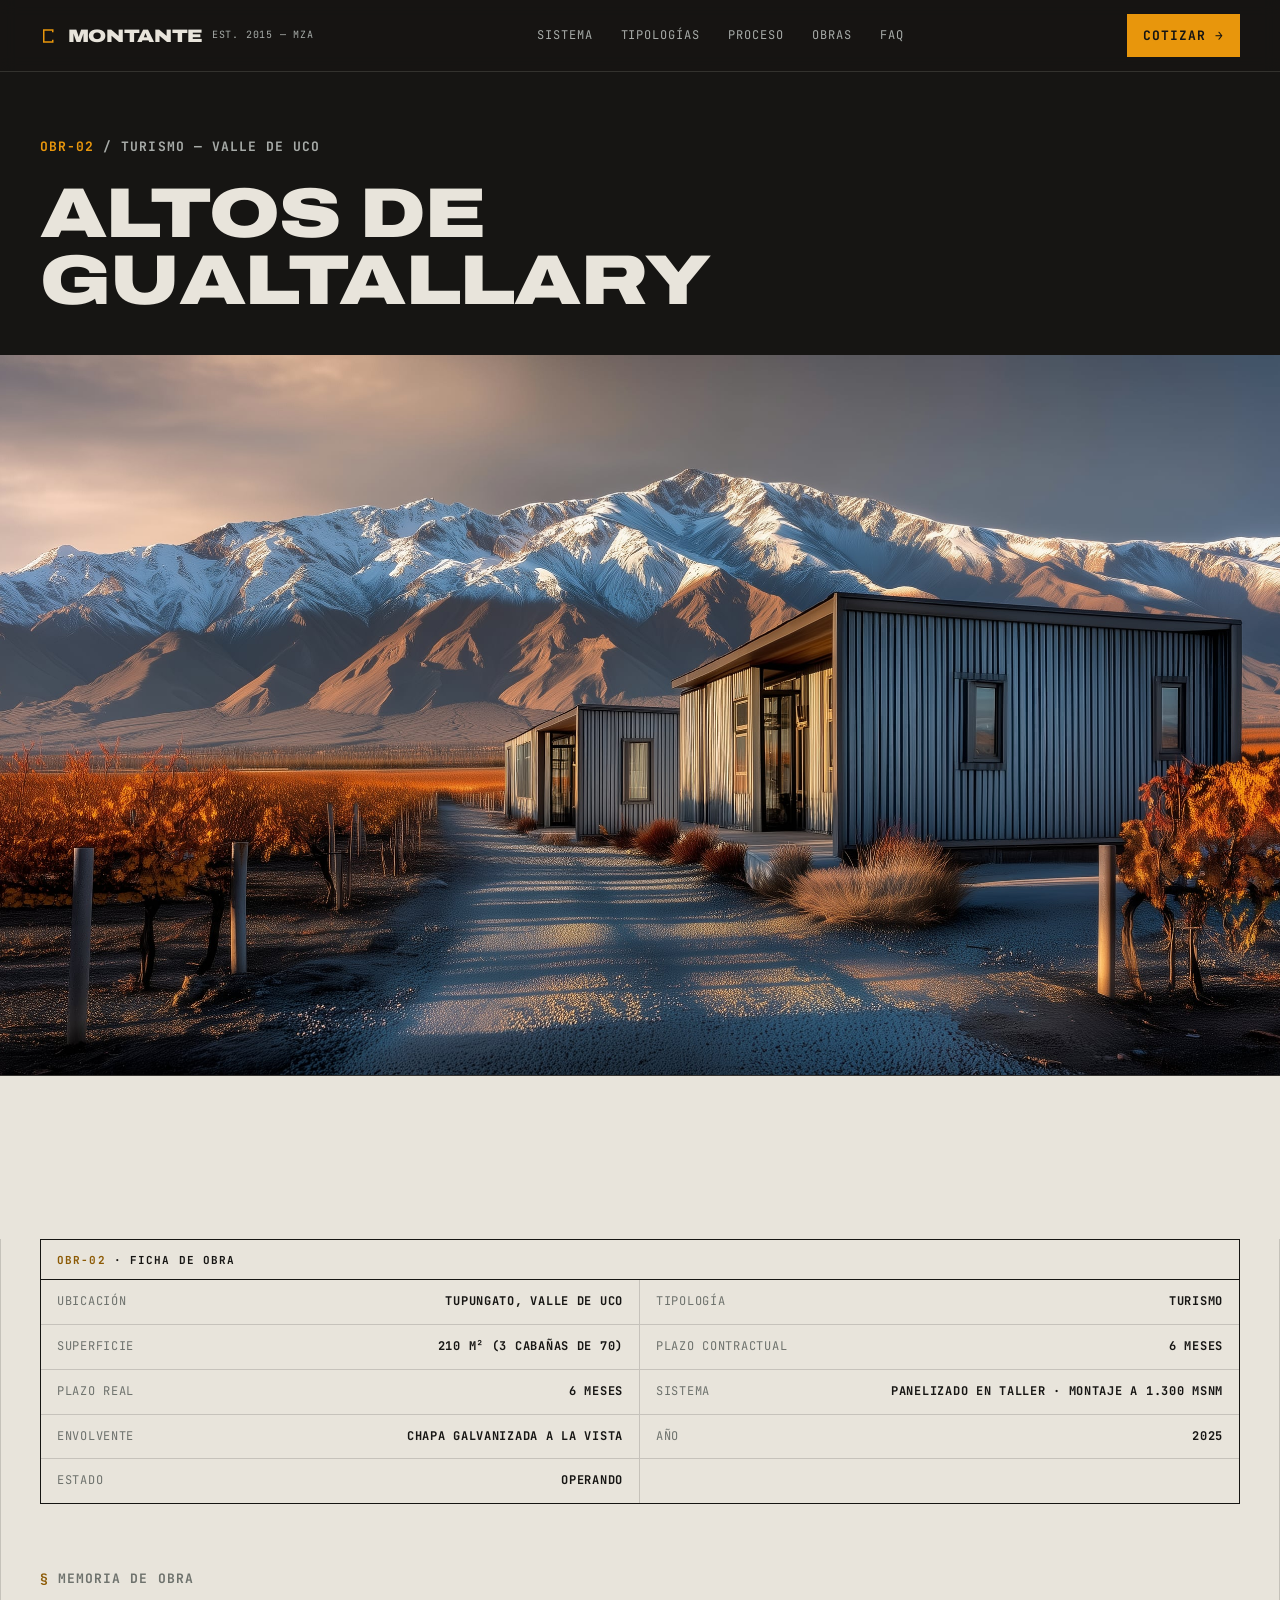
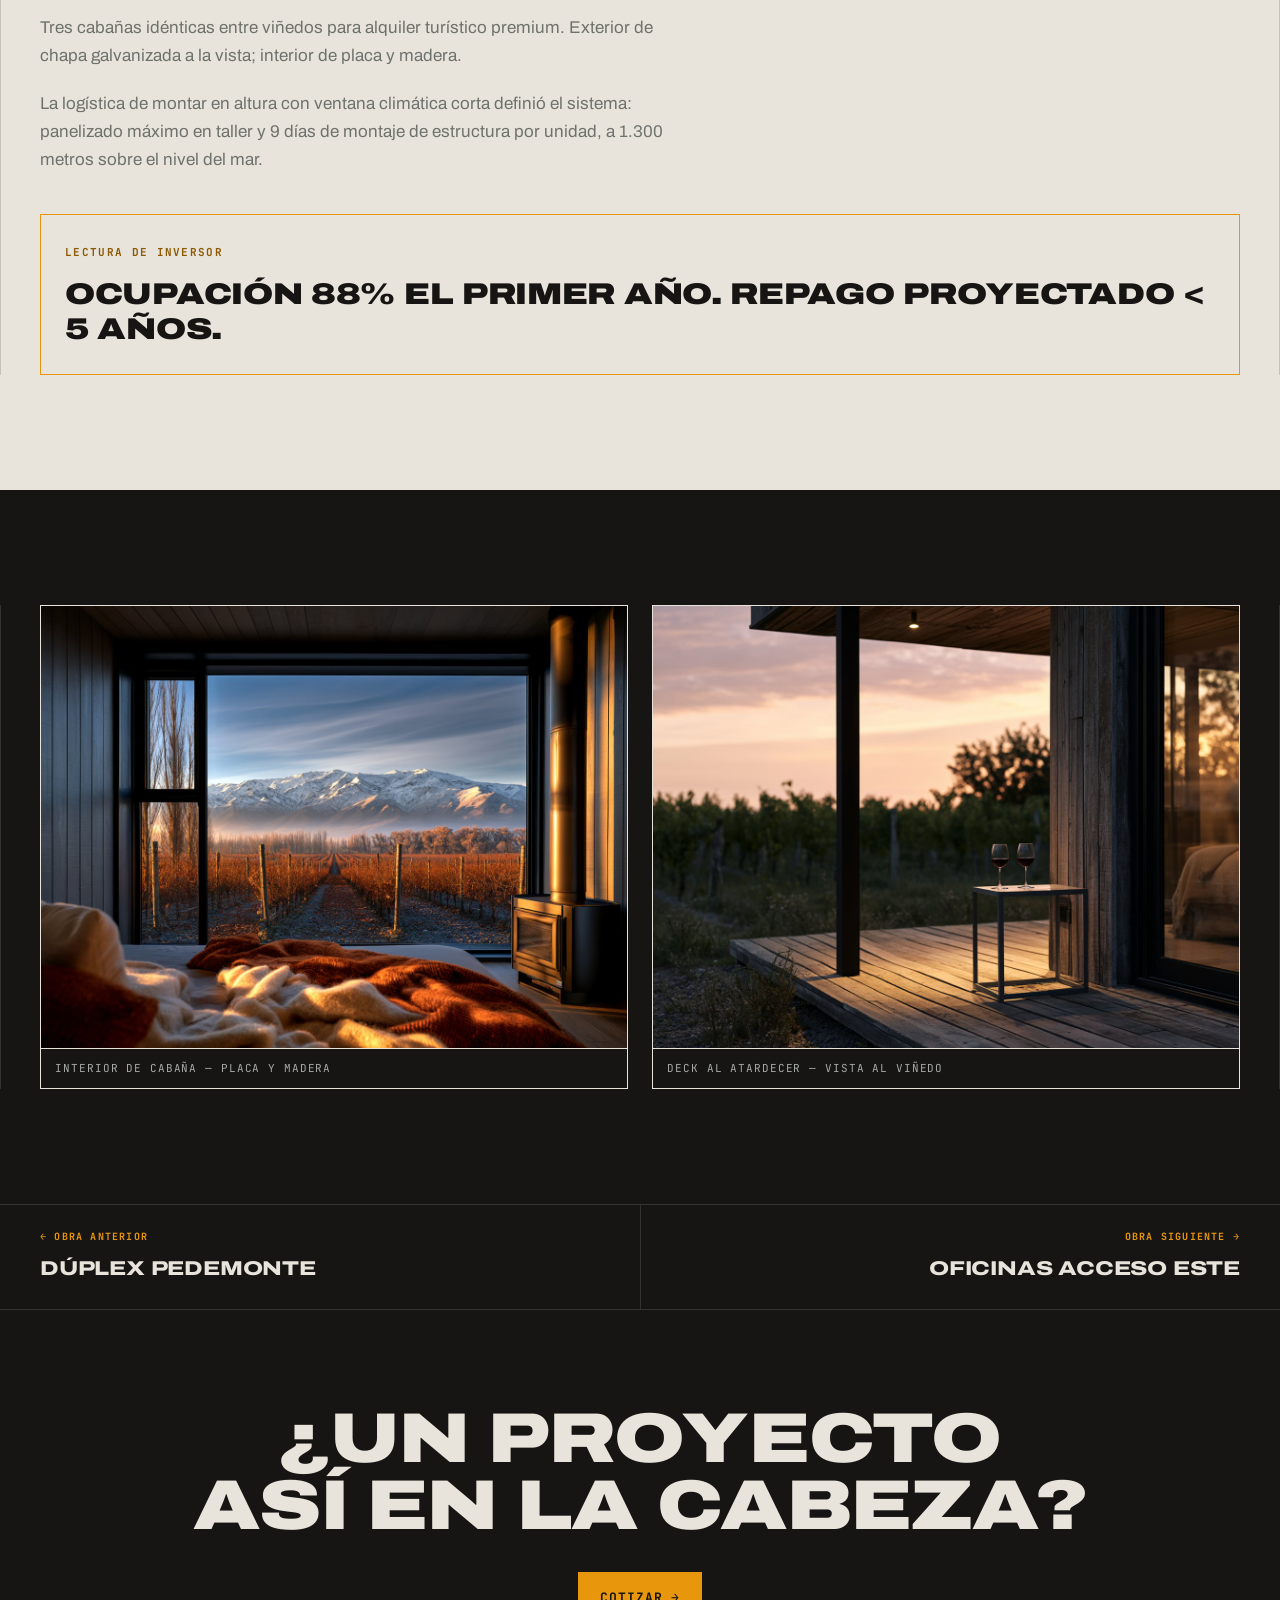
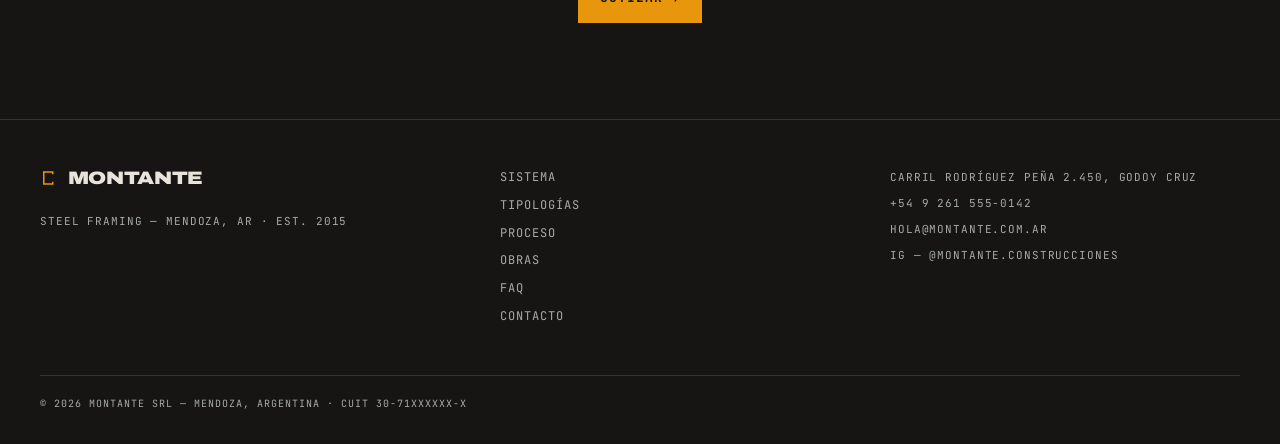
==== caso/altos-gualtallary.html @ 83eb68a2 "Add files via upload" ====
<!DOCTYPE html>
<html lang="es-AR">
<head>
  <meta charset="UTF-8">
  <meta name="viewport" content="width=device-width, initial-scale=1.0">
  <title>Altos de Gualtallary — OBR-02 · MONTANTE Steel Framing Mendoza</title>
  <meta name="description" content="Tres cabañas turísticas en Gualtallary, Valle de Uco: 210 m² en steel framing montados a 1.300 msnm. Ocupación 88% el primer año.">
  <meta property="og:type" content="article">
  <meta property="og:title" content="Altos de Gualtallary — Obra MONTANTE">
  <meta property="og:description" content="210 m² de alquiler turístico premium en Valle de Uco. Ocupación 88% el primer año.">
  <meta property="og:image" content="../assets/img/og-image.jpg">
  <meta property="og:locale" content="es_AR">

  <link rel="icon" type="image/svg+xml" href="../assets/favicon-montante.svg">

  <link rel="preconnect" href="https://fonts.googleapis.com">
  <link rel="preconnect" href="https://fonts.gstatic.com" crossorigin>
  <link href="https://fonts.googleapis.com/css2?family=Archivo:wdth,wght@62.5..125,100..900&family=JetBrains+Mono:wght@400;700&display=swap" rel="stylesheet">

  <link rel="stylesheet" href="../assets/css/styles.css">
  <script>document.documentElement.classList.add('js');</script>
  <script src="../assets/js/main.js" defer></script>
</head>
<body class="theme-carbon" id="top">

  <a class="skip-link" href="#contenido">Saltar al contenido</a>

  <!-- NAV (variante ficha: links a la home) -->
  <header class="nav" id="nav">
    <div class="nav__bar">
      <a class="brand" href="../index.html" aria-label="MONTANTE — inicio">
        <svg class="brand__icon" width="18" height="18" viewBox="0 0 24 24" aria-hidden="true">
          <path d="M17 7V4H5v16h12v-3" fill="none" stroke="currentColor" stroke-width="2"/>
        </svg>
        <span class="brand__word">MONTANTE</span>
        <span class="brand__est">EST. 2015 — MZA</span>
      </a>
      <nav class="nav__links" aria-label="Navegación principal">
        <a class="nav__link" href="../index.html#sistema">Sistema</a>
        <a class="nav__link" href="../index.html#tipologias">Tipologías</a>
        <a class="nav__link" href="../index.html#proceso">Proceso</a>
        <a class="nav__link" href="../index.html#obras">Obras</a>
        <a class="nav__link" href="../index.html#faq">FAQ</a>
      </nav>
      <button class="btn nav__cta" type="button" data-contact>Cotizar <span class="flecha" aria-hidden="true">→</span></button>
      <button class="nav__burger" type="button" aria-expanded="false" aria-controls="menu-overlay" aria-label="Abrir menú">
        <span></span>
      </button>
    </div>
  </header>

  <nav class="menu-overlay" id="menu-overlay" aria-label="Menú móvil">
    <a class="menu-overlay__link" href="../index.html#sistema"><span class="n">01</span>Sistema</a>
    <a class="menu-overlay__link" href="../index.html#tipologias"><span class="n">02</span>Tipologías</a>
    <a class="menu-overlay__link" href="../index.html#proceso"><span class="n">03</span>Proceso</a>
    <a class="menu-overlay__link" href="../index.html#obras"><span class="n">04</span>Obras</a>
    <a class="menu-overlay__link" href="../index.html#faq"><span class="n">05</span>FAQ</a>
    <button class="btn menu-overlay__cta" type="button" data-contact>Cotizar proyecto <span class="flecha" aria-hidden="true">→</span></button>
  </nav>

  <main id="contenido">

    <!-- HERO DE OBRA -->
    <section class="caso-hero theme-carbon">
      <div class="wrap caso-hero__titulos">
        <p class="eyebrow"><b>OBR-02</b> / Turismo — Valle de Uco</p>
        <h1 class="display h2">Altos de Gualtallary</h1>
      </div>
      <div class="caso-hero__media" style="margin-top:2.5rem">
        <img src="../assets/img/caso-cabanas-hero.jpg" alt="Las tres cabañas idénticas de chapa galvanizada en fila entre viñedos otoñales, con la cordillera nevada de fondo" width="2560" height="1435" fetchpriority="high">
      </div>
    </section>

    <!-- DATASHEET + MEMORIA -->
    <section class="sec theme-hueso">
      <div class="wrap wrap--lined">
        <div class="datasheet io">
          <div class="datasheet__head"><span class="cod">OBR-02</span> · Ficha de obra</div>
          <dl>
            <div><dt>Ubicación</dt><dd>Tupungato, Valle de Uco</dd></div>
            <div><dt>Tipología</dt><dd>Turismo</dd></div>
            <div><dt>Superficie</dt><dd>210 m² (3 cabañas de 70)</dd></div>
            <div><dt>Plazo contractual</dt><dd>6 meses</dd></div>
            <div><dt>Plazo real</dt><dd>6 meses</dd></div>
            <div><dt>Sistema</dt><dd>Panelizado en taller · montaje a 1.300 msnm</dd></div>
            <div><dt>Envolvente</dt><dd>Chapa galvanizada a la vista</dd></div>
            <div><dt>Año</dt><dd>2025</dd></div>
            <div><dt>Estado</dt><dd>Operando</dd></div>
          </dl>
        </div>

        <div class="memoria io" style="margin-top:clamp(2.5rem,5vw,4rem)">
          <p class="eyebrow"><b>§</b> Memoria de obra</p>
          <p>Tres cabañas idénticas entre viñedos para alquiler turístico premium. Exterior de chapa galvanizada a la vista; interior de placa y madera.</p>
          <p>La logística de montar en altura con ventana climática corta definió el sistema: panelizado máximo en taller y 9 días de montaje de estructura por unidad, a 1.300 metros sobre el nivel del mar.</p>
        </div>

        <div class="lectura io">
          <span class="lectura__label">Lectura de inversor</span>
          <p class="lectura__dato">Ocupación 88% el primer año. Repago proyectado &lt; 5 años.</p>
        </div>
      </div>
    </section>

    <!-- GALERÍA -->
    <section class="sec theme-carbon" aria-label="Galería de obra">
      <div class="wrap wrap--lined">
        <div class="galeria" data-io-group>
          <figure class="io">
            <img src="../assets/img/caso-cabanas-01.jpg" alt="Interior de cabaña: cama frente al ventanal que enmarca el viñedo y la cordillera nevada" width="1232" height="928" loading="lazy">
            <figcaption>Interior de cabaña — placa y madera</figcaption>
          </figure>
          <figure class="io">
            <img src="../assets/img/caso-cabanas-02.jpg" alt="Deck de cabaña al atardecer con dos copas de Malbec y el viñedo fundiéndose en la luz" width="1232" height="928" loading="lazy">
            <figcaption>Deck al atardecer — vista al viñedo</figcaption>
          </figure>
        </div>
      </div>
    </section>

    <!-- NAV DE OBRAS -->
    <nav class="obras-nav theme-carbon" aria-label="Otras obras">
      <a href="duplex-pedemonte.html">
        <span class="dir">← Obra anterior</span>
        <span class="nombre">Dúplex Pedemonte</span>
      </a>
      <a href="oficinas-acceso-este.html">
        <span class="dir">Obra siguiente →</span>
        <span class="nombre">Oficinas Acceso Este</span>
      </a>
    </nav>

    <!-- CTA CORTO -->
    <section class="cta-corto theme-carbon">
      <div class="wrap">
        <h2 class="display h2">¿Un proyecto así en la cabeza?</h2>
        <button class="btn" type="button" data-contact>Cotizar <span class="flecha" aria-hidden="true">→</span></button>
      </div>
    </section>
  </main>

  <!-- FOOTER -->
  <footer class="footer theme-carbon">
    <div class="wrap">
      <div class="footer__grid">
        <div>
          <a class="brand" href="../index.html" aria-label="MONTANTE — inicio">
            <svg class="brand__icon" width="18" height="18" viewBox="0 0 24 24" aria-hidden="true">
              <path d="M17 7V4H5v16h12v-3" fill="none" stroke="currentColor" stroke-width="2"/>
            </svg>
            <span class="brand__word">MONTANTE</span>
          </a>
          <p class="footer__datos" style="margin-top:1rem">Steel framing — Mendoza, AR · Est. 2015</p>
        </div>
        <nav class="footer__links" aria-label="Navegación de pie de página">
          <a href="../index.html#sistema">Sistema</a>
          <a href="../index.html#tipologias">Tipologías</a>
          <a href="../index.html#proceso">Proceso</a>
          <a href="../index.html#obras">Obras</a>
          <a href="../index.html#faq">FAQ</a>
          <a href="../index.html#contacto">Contacto</a>
        </nav>
        <div class="footer__datos">
          <span>Carril Rodríguez Peña 2.450, Godoy Cruz</span>
          <a href="https://wa.me/5492615550142" data-contact>+54 9 261 555-0142</a>
          <a href="mailto:hola@montante.com.ar" data-contact>hola@montante.com.ar</a>
          <a href="https://instagram.com/montante.construcciones" data-contact>IG — @montante.construcciones</a>
        </div>
      </div>
      <p class="footer__legal">© 2026 MONTANTE SRL — Mendoza, Argentina · CUIT 30-71XXXXXX-X</p>
    </div>
  </footer>
  <!-- Diseño y desarrollo: VISUAL NOVA — visualnova.contact@gmail.com -->

  <!-- MODAL VISUAL NOVA -->
  <div class="modal" id="modal-vn" role="dialog" aria-modal="true" aria-labelledby="modal-vn-titulo" hidden>
    <div class="modal__backdrop" data-modal-close></div>
    <div class="modal__panel">
      <svg class="sello" viewBox="0 0 120 120" aria-hidden="true">
        <g class="sello__giro">
          <circle cx="60" cy="60" r="57" fill="none" stroke="currentColor" stroke-width="2"/>
          <circle cx="60" cy="60" r="34" fill="none" stroke="currentColor" stroke-width="1"/>
          <defs>
            <path id="sello-circ" d="M60,60 m-45,0 a45,45 0 1,1 90,0 a45,45 0 1,1 -90,0"/>
          </defs>
          <text font-family="'JetBrains Mono', monospace" font-size="9.5" letter-spacing="1.6" fill="currentColor">
            <textPath href="#sello-circ">VISUAL NOVA · DISEÑO DIGITAL · MZA ·</textPath>
          </text>
          <path d="M68 49v-6H52v34h16v-6" fill="none" stroke="currentColor" stroke-width="2.5"/>
        </g>
      </svg>
      <button class="modal__close" type="button" data-modal-close aria-label="Cerrar ventana">✕</button>
      <p class="modal__eyebrow">Fin de la demo — Proyecto de portfolio</p>
      <h2 class="display modal__titulo" id="modal-vn-titulo">Esta constructora no existe.<br>La web, sí.</h2>
      <p class="modal__cuerpo">MONTANTE es un proyecto de demostración diseñado y desarrollado por <strong>VISUAL NOVA</strong>, estudio de diseño digital de Mendoza. Todo lo que acabás de recorrer — marca, textos, estructura y código — se construyó para mostrar lo que una empresa puede proyectar online. ¿Querés una presencia así de sólida para tu negocio?</p>
      <div class="btn-row modal__botones">
        <a class="btn" href="mailto:visualnova.contact@gmail.com?subject=Quiero%20una%20web%20como%20MONTANTE">Escribir a Visual Nova <span class="flecha" aria-hidden="true">→</span></a>
        <a class="btn btn--ghost btn--ghost-carbon" href="https://wa.me/5492613255666?text=Hola%20VISUAL%20NOVA%2C%20vi%20la%20demo%20MONTANTE%20y%20quiero%20una%20web%20as%C3%AD%20para%20mi%20empresa." target="_blank" rel="noopener">WhatsApp +54 9 2613 25-5666</a>
      </div>
      <p class="modal__pie">VISUALNOVA.AR — Mendoza, Argentina</p>
      <p class="modal__micro">Podés seguir recorriendo la demo: cerrá esta ventana y nada se rompe.</p>
    </div>
  </div>

</body>
</html>
---- assets/css/styles.css ----
/* ============================================================
   MONTANTE — Steel Framing · Mendoza
   Sistema de diseño: industrial brutalista / legajo técnico
   Display: Archivo Expanded (wdth 125) · Datos: JetBrains Mono
   ============================================================ */

/* ---------- 1 · TOKENS ---------- */
:root {
  --carbon:       #161513;
  --carbon-2:     #21201D;
  --hueso:        #E8E4DB;
  --hueso-2:      #DFDACE;
  --cinc:         #A7ABA8;
  --acero:        #6E726D;
  --ambar:        #E8960C;
  --linea-clara:  rgba(232, 228, 219, .14);
  --linea-oscura: rgba(22, 21, 19, .16);

  --font-display: 'Archivo', 'Archivo Black', sans-serif;
  --font-mono:    'JetBrains Mono', 'Courier New', monospace;

  --wrap-max: 1280px;
  --gutter: clamp(1.25rem, 4vw, 2.5rem);
  --nav-h: 72px;
  --nav-h-compact: 56px;

  --ease-tec: cubic-bezier(.2, .7, .2, 1);
  --t-fast: 150ms;
  --t-io: 450ms;

  --fs-h1: clamp(2.25rem, 9vw, 8.5rem);
  --fs-h2: clamp(2.2rem, 5.5vw, 4.5rem);
  --fs-body: 1.0625rem;
  --fs-mono: .8125rem;
}

/* ---------- 2 · RESET / BASE ---------- */
*, *::before, *::after { box-sizing: border-box; }

html {
  scroll-behavior: smooth;
  -webkit-text-size-adjust: 100%;
}

body {
  margin: 0;
  font-family: var(--font-display);
  font-size: var(--fs-body);
  line-height: 1.65;
  font-weight: 400;
  background: var(--carbon);
  color: var(--hueso);
  -webkit-font-smoothing: antialiased;
}

h1, h2, h3, h4, p, figure, blockquote, dl, dd { margin: 0; }
ul, ol { margin: 0; padding: 0; list-style: none; }
img { display: block; max-width: 100%; height: auto; }
a { color: inherit; }
button, input, select, textarea { font: inherit; color: inherit; }
button { cursor: pointer; background: none; border: 0; padding: 0; }

::selection { background: var(--ambar); color: var(--carbon); }

:focus-visible {
  outline: 2px solid var(--ambar);
  outline-offset: 2px;
}

.skip-link {
  position: absolute;
  left: -9999px;
  top: 0;
  z-index: 200;
  padding: .75rem 1.25rem;
  background: var(--ambar);
  color: var(--carbon);
  font-family: var(--font-mono);
  font-size: var(--fs-mono);
  text-transform: uppercase;
  text-decoration: none;
}
.skip-link:focus-visible { left: 0; }

/* ---------- 3 · TEMAS DE SECCIÓN ---------- */
.theme-carbon {
  --bg:    var(--carbon);
  --bg-2:  var(--carbon-2);
  --ink:   var(--hueso);
  --ink-2: var(--cinc);
  --line:  var(--linea-clara);
  /* ámbar pleno: sobre carbón cumple AA */
  --ambar-ink: var(--ambar);
  background: var(--bg);
  color: var(--ink);
}
.theme-hueso {
  --bg:    var(--hueso);
  --bg-2:  var(--hueso-2);
  --ink:   var(--carbon);
  --ink-2: var(--acero);
  --line:  var(--linea-oscura);
  /* ámbar tostado: el texto chico ámbar sobre hueso necesita 4.5:1 */
  --ambar-ink: #8C5A05;
  background: var(--bg);
  color: var(--ink);
}

/* ---------- 4 · LAYOUT ---------- */
.wrap {
  max-width: var(--wrap-max);
  margin-inline: auto;
  padding-inline: var(--gutter);
  position: relative;
}

/* Grilla visible: hairlines verticales en los márgenes del contenedor */
@media (min-width: 1024px) {
  .wrap--lined::before,
  .wrap--lined::after {
    content: "";
    position: absolute;
    top: 0;
    bottom: 0;
    width: 1px;
    background: var(--line);
    pointer-events: none;
  }
  .wrap--lined::before { left: 0; }
  .wrap--lined::after { right: 0; }
}

.sec {
  padding-block: clamp(4.5rem, 9vw, 7.5rem);
  scroll-margin-top: calc(var(--nav-h) + 8px);
}
.sec--flush { padding-block: 0; }
.sec--faq { padding-top: 0; }

/* ---------- 5 · TIPOGRAFÍA ---------- */
.display {
  font-family: var(--font-display);
  font-stretch: 125%;
  font-weight: 900;
  text-transform: uppercase;
  letter-spacing: -.01em;
  line-height: .95;
}

.h1 { font-size: var(--fs-h1); line-height: .92; }
.h2 { font-size: var(--fs-h2); max-width: 18ch; }
.h2--wide { max-width: 26ch; }
.h1, .h2 { text-wrap: balance; }
.lede, .ficha__texto, .memoria p, .modal__cuerpo { text-wrap: pretty; }

.mono {
  font-family: var(--font-mono);
  font-size: var(--fs-mono);
  letter-spacing: .08em;
  text-transform: uppercase;
  font-variant-numeric: tabular-nums;
}
.mono--xs { font-size: .6875rem; }

.eyebrow {
  display: block;
  font-family: var(--font-mono);
  font-size: var(--fs-mono);
  font-weight: 700;
  letter-spacing: .08em;
  text-transform: uppercase;
  margin-bottom: 1.5rem;
  color: var(--ink-2);
}
.eyebrow b {
  font-weight: 700;
  color: var(--ambar-ink, var(--ambar));
}

.lede {
  max-width: 62ch;
  color: var(--ink-2);
}
.sec-head { margin-bottom: clamp(2.5rem, 5vw, 4rem); }
.sec-head .lede { margin-top: 1.5rem; }

.acento { color: var(--ambar); }

/* ---------- 6 · BOTONES ---------- */
.btn {
  display: inline-flex;
  align-items: center;
  gap: .65em;
  padding: 1em 1.5em;
  border: 2px solid var(--ambar);
  font-family: var(--font-mono);
  font-size: var(--fs-mono);
  font-weight: 700;
  letter-spacing: .08em;
  text-transform: uppercase;
  text-decoration: none;
  white-space: nowrap;
  background: var(--ambar);
  color: var(--carbon);
  transition: background var(--t-fast) var(--ease-tec),
              color var(--t-fast) var(--ease-tec),
              border-color var(--t-fast) var(--ease-tec);
}
.btn .flecha {
  display: inline-block;
  transition: transform var(--t-fast) var(--ease-tec);
}
.btn:hover, .btn:active {
  background: var(--carbon);
  color: var(--ambar);
}
.btn:hover .flecha { transform: translateX(4px); }
.btn:active { transform: translate(1px, 1px); }

.btn--ghost {
  background: transparent;
  border-color: currentColor;
  color: var(--ink, var(--hueso));
}
.theme-carbon .btn--ghost:hover { background: var(--hueso); color: var(--carbon); border-color: var(--hueso); }
.theme-hueso .btn--ghost:hover { background: var(--carbon); color: var(--hueso); border-color: var(--carbon); }

.btn-row {
  display: flex;
  flex-wrap: wrap;
  gap: 1rem;
}

/* ---------- 7 · NAV ---------- */
.nav {
  position: fixed;
  inset: 0 0 auto 0;
  z-index: 100;
  height: var(--nav-h);
  background: rgba(22, 21, 19, .82);
  backdrop-filter: blur(8px);
  -webkit-backdrop-filter: blur(8px);
  border-bottom: 1px solid var(--linea-clara);
  color: var(--hueso);
  transition: height 200ms var(--ease-tec);
}
.nav.is-compact { height: var(--nav-h-compact); }

.nav__bar {
  max-width: var(--wrap-max);
  margin-inline: auto;
  padding-inline: var(--gutter);
  height: 100%;
  display: flex;
  align-items: center;
  justify-content: space-between;
  gap: 1.5rem;
}

.brand {
  display: inline-flex;
  align-items: center;
  gap: .6rem;
  text-decoration: none;
}
.brand__icon { flex: none; color: var(--ambar); }
.brand__word {
  font-family: var(--font-display);
  font-stretch: 125%;
  font-weight: 900;
  font-size: 1.125rem;
  letter-spacing: -.01em;
  line-height: 1;
}
.brand__est {
  font-family: var(--font-mono);
  font-size: .625rem;
  letter-spacing: .08em;
  color: var(--cinc);
  display: none;
}
@media (min-width: 1024px) { .brand__est { display: inline; } }

.nav__links {
  display: none;
  align-items: center;
  gap: 1.75rem;
}
@media (min-width: 1024px) { .nav__links { display: flex; } }

.nav__link {
  font-family: var(--font-mono);
  font-size: .75rem;
  font-weight: 400;
  letter-spacing: .08em;
  text-transform: uppercase;
  text-decoration: none;
  color: var(--cinc);
  transition: color var(--t-fast) var(--ease-tec);
}
.nav__link:hover { color: var(--ambar); }

.nav__cta {
  display: none;
  padding: .65em 1.1em;
}
@media (min-width: 1024px) { .nav__cta { display: inline-flex; } }

/* Hamburguesa */
.nav__burger {
  display: grid;
  place-items: center;
  width: 44px;
  height: 44px;
  margin-right: calc(-1 * .5rem);
}
@media (min-width: 1024px) { .nav__burger { display: none; } }
.nav__burger span {
  display: block;
  width: 22px;
  height: 2px;
  background: var(--hueso);
  position: relative;
  transition: background var(--t-fast);
}
.nav__burger span::before,
.nav__burger span::after {
  content: "";
  position: absolute;
  left: 0;
  width: 22px;
  height: 2px;
  background: var(--hueso);
  transition: transform var(--t-fast) var(--ease-tec);
}
.nav__burger span::before { top: -7px; }
.nav__burger span::after { top: 7px; }
.nav__burger[aria-expanded="true"] span { background: transparent; }
.nav__burger[aria-expanded="true"] span::before { transform: translateY(7px) rotate(45deg); }
.nav__burger[aria-expanded="true"] span::after { transform: translateY(-7px) rotate(-45deg); }

/* Overlay mobile */
.menu-overlay {
  position: fixed;
  inset: 0;
  z-index: 90;
  background: var(--carbon);
  color: var(--hueso);
  display: none;
  flex-direction: column;
  justify-content: center;
  padding: var(--nav-h) var(--gutter) 2rem;
}
.menu-overlay.is-open { display: flex; }
.menu-overlay__link {
  display: flex;
  align-items: baseline;
  gap: 1rem;
  padding: .55rem 0;
  text-decoration: none;
  font-family: var(--font-display);
  font-stretch: 125%;
  font-weight: 900;
  font-size: clamp(2rem, 9vw, 3.25rem);
  text-transform: uppercase;
  letter-spacing: -.01em;
  line-height: 1;
  border-bottom: 1px solid var(--linea-clara);
}
.menu-overlay__link .n {
  font-family: var(--font-mono);
  font-size: .8125rem;
  font-weight: 400;
  color: var(--ambar);
}
.menu-overlay__cta { margin-top: 2rem; align-self: flex-start; }

/* ---------- 8 · HERO ---------- */
.hero {
  position: relative;
  min-height: 100svh;
  display: flex;
  flex-direction: column;
  justify-content: flex-end;
  color: var(--hueso);
  overflow: hidden;
}
.hero__bg {
  position: absolute;
  inset: 0;
  z-index: -2;
}
.hero__bg img {
  width: 100%;
  height: 100%;
  object-fit: cover;
  object-position: center 30%;
}
/* Overlay funcional: legibilidad del texto (excepción permitida).
   Dos capas: scrim lateral sobre la columna de texto + rampa inferior para la franja de datos */
.hero__bg::after {
  content: "";
  position: absolute;
  inset: 0;
  background:
    linear-gradient(102deg,
      rgba(22, 21, 19, .88) 0%,
      rgba(22, 21, 19, .60) 38%,
      rgba(22, 21, 19, .14) 68%,
      rgba(22, 21, 19, 0) 82%),
    linear-gradient(to top,
      rgba(22, 21, 19, .94) 0%,
      rgba(22, 21, 19, .55) 32%,
      rgba(22, 21, 19, .18) 60%,
      rgba(22, 21, 19, .30) 100%);
}
/* En mobile/tablet el texto ocupa todo el ancho: velo base parejo + rampa inferior fuerte */
@media (max-width: 767px) {
  .hero__bg::after {
    background:
      linear-gradient(rgba(22, 21, 19, .40), rgba(22, 21, 19, .40)),
      linear-gradient(to top,
        rgba(22, 21, 19, .95) 0%,
        rgba(22, 21, 19, .78) 45%,
        rgba(22, 21, 19, .42) 78%,
        rgba(22, 21, 19, .30) 100%);
  }
}
.hero__content {
  padding-top: calc(var(--nav-h) + 3rem);
  padding-bottom: clamp(2.5rem, 5vw, 4rem);
  width: 100%;
}
/* Hueso, no cinc: van sobre fotografía, no sobre placa lisa */
.hero__eyebrow { color: var(--hueso); margin-bottom: 1.25rem; }
.hero__sub {
  max-width: 52ch;
  margin-top: 1.5rem;
  color: rgba(232, 228, 219, .92);
}
.hero__ctas { margin-top: 2rem; }

.hero__h1wrap { position: relative; display: inline-block; }

/* Cota vertical midiendo el H1 — detalle de plano */
.cota-v {
  display: none;
  position: absolute;
  top: 0;
  bottom: 0;
  right: -3.5rem;
  width: 1px;
  background: var(--cinc);
  opacity: .7;
}
@media (min-width: 1024px) { .cota-v { display: block; } }
.cota-v::before, .cota-v::after {
  content: "";
  position: absolute;
  left: -5px;
  width: 11px;
  height: 1px;
  background: var(--cinc);
}
.cota-v::before { top: 0; }
.cota-v::after { bottom: 0; }
.cota-v .cota__label {
  position: absolute;
  top: 50%;
  left: 0;
  transform: rotate(90deg) translate(-50%, -1.4em);
  transform-origin: 0 0;
  font-family: var(--font-mono);
  font-size: .6875rem;
  letter-spacing: .08em;
  white-space: nowrap;
  color: var(--cinc);
}

/* Franja de datos */
.data-strip {
  margin-top: clamp(2.5rem, 5vw, 4rem);
  border-top: 1px solid var(--linea-clara);
  display: grid;
  grid-template-columns: 1fr 1fr;
}
@media (min-width: 768px) { .data-strip { grid-template-columns: repeat(4, 1fr); } }
.data-strip__item {
  padding: 1.25rem 1rem 0 0;
  border-right: 1px solid var(--linea-clara);
  /* dt (término) primero en el DOM, número arriba en lo visual */
  display: flex;
  flex-direction: column-reverse;
  justify-content: flex-end;
}
.data-strip__item:nth-child(2n) { border-right: 0; padding-left: 1rem; }
@media (min-width: 768px) {
  .data-strip__item:nth-child(2n) { border-right: 1px solid var(--linea-clara); padding-left: 0; }
  .data-strip__item:not(:first-child) { padding-left: 1.25rem; }
  .data-strip__item:last-child { border-right: 0; }
}
.data-strip__num {
  font-family: var(--font-display);
  font-stretch: 125%;
  font-weight: 800;
  font-size: clamp(1.5rem, 3vw, 2.25rem);
  line-height: 1;
  font-variant-numeric: tabular-nums;
}
.data-strip__label {
  display: block;
  margin-top: .4rem;
  font-family: var(--font-mono);
  font-size: .6875rem;
  letter-spacing: .08em;
  text-transform: uppercase;
  color: var(--cinc);
}

/* ---------- 9 · FICHAS TÉCNICAS (cards datasheet) ---------- */
.ficha {
  border: 1px solid var(--ink);
  background: var(--bg);
  display: flex;
  flex-direction: column;
  transition: border-color var(--t-fast) var(--ease-tec),
              transform var(--t-fast) var(--ease-tec),
              box-shadow var(--t-fast) var(--ease-tec);
}
.ficha__head {
  display: flex;
  align-items: center;
  justify-content: space-between;
  gap: 1rem;
  padding: .65rem 1rem;
  border-bottom: 1px solid var(--ink);
  font-family: var(--font-mono);
  font-size: .6875rem;
  font-weight: 700;
  letter-spacing: .08em;
  text-transform: uppercase;
}
.ficha__head .cod { color: var(--ambar-ink, var(--ambar)); }
.ficha__body { padding: 1.5rem 1rem 1.75rem; flex: 1; }
@media (min-width: 768px) { .ficha__body { padding: 1.75rem 1.5rem 2rem; } }

a.ficha { text-decoration: none; }
.ficha:hover,
a.ficha:focus-visible {
  border-color: var(--ambar);
  transform: translate(-2px, -2px);
  box-shadow: 4px 4px 0 var(--carbon);
}

.cifra {
  font-family: var(--font-display);
  font-stretch: 125%;
  font-weight: 900;
  font-size: clamp(2.75rem, 6vw, 4.25rem);
  line-height: 1;
  font-variant-numeric: tabular-nums;
}
.ficha__titulo {
  display: block;
  margin-top: .75rem;
  font-family: var(--font-mono);
  font-size: var(--fs-mono);
  font-weight: 700;
  letter-spacing: .08em;
  text-transform: uppercase;
  color: var(--ambar-ink, var(--ambar));
}
.ficha__texto {
  margin-top: 1rem;
  color: var(--ink-2);
  font-size: .9375rem;
  line-height: 1.6;
}

.grid-2x2 {
  display: grid;
  gap: 1.25rem;
  grid-template-columns: 1fr;
}
@media (min-width: 768px) { .grid-2x2 { grid-template-columns: 1fr 1fr; gap: 1.5rem; } }

.nota-fuentes {
  margin-top: 2rem;
  font-family: var(--font-mono);
  font-size: .6875rem;
  letter-spacing: .08em;
  text-transform: uppercase;
  color: var(--ink-2);
}

/* Pares label/valor mono */
.data-pairs {
  margin-top: 1.25rem;
  border-top: 1px solid var(--line);
}
.data-pairs > div {
  display: flex;
  justify-content: space-between;
  gap: 1rem;
  padding: .5rem 0;
  border-bottom: 1px solid var(--line);
  font-family: var(--font-mono);
  font-size: .6875rem;
  letter-spacing: .08em;
  text-transform: uppercase;
}
.data-pairs dt { color: var(--ink-2); }
.data-pairs dd { font-weight: 700; text-align: right; }

/* ---------- 10 · SISTEMA (S03) ---------- */
.sistema__grid {
  display: grid;
  gap: 3rem;
  grid-template-columns: 1fr;
}
@media (min-width: 1024px) {
  .sistema__grid { grid-template-columns: 1.05fr .95fr; gap: 4rem; align-items: start; }
}

.capas { margin-top: 2rem; border-top: 1px solid var(--line); }
.capas li {
  display: flex;
  gap: 1.25rem;
  align-items: baseline;
  padding: .65rem 0;
  border-bottom: 1px solid var(--line);
  font-family: var(--font-mono);
  font-size: var(--fs-mono);
  letter-spacing: .06em;
  text-transform: uppercase;
}
.capas .c-num { color: var(--ambar); font-weight: 700; flex: none; }

/* Composición tipo legajo: foto principal + macro abrochada */
.legajo { position: relative; padding-bottom: 22%; }
.legajo__principal { border: 1px solid var(--linea-clara); }
.legajo__macro {
  position: absolute;
  right: -2%;
  bottom: 0;
  width: 46%;
  border: 1px solid var(--hueso);
  box-shadow: 6px 6px 0 rgba(0, 0, 0, .45);
}
.legajo__caption {
  position: absolute;
  left: 0;
  bottom: 4%;
  font-family: var(--font-mono);
  font-size: .6875rem;
  letter-spacing: .08em;
  text-transform: uppercase;
  color: var(--cinc);
  max-width: 48%;
}

.ficha--sismo {
  margin-top: 3rem;
  border: 1px solid var(--ambar);
}
.ficha--sismo .ficha__head { border-bottom-color: var(--ambar); color: var(--ambar); }
.ficha--sismo:hover { transform: none; box-shadow: none; }
.ficha--sismo .zona {
  font-family: var(--font-display);
  font-stretch: 125%;
  font-weight: 900;
  font-size: clamp(1.5rem, 3.4vw, 2.25rem);
  text-transform: uppercase;
  line-height: 1;
}
.ficha--sismo p { margin-top: 1rem; color: var(--ink-2); }

/* Franja de sellos / normas — marquee lento */
.sellos {
  margin-top: clamp(3rem, 6vw, 4.5rem);
  border-top: 1px solid var(--line);
  border-bottom: 1px solid var(--line);
  overflow: hidden;
}
.sellos__track {
  display: flex;
  width: max-content;
  gap: 3rem;
  padding: .9rem 0;
  font-family: var(--font-mono);
  font-size: .6875rem;
  letter-spacing: .12em;
  text-transform: uppercase;
  color: var(--ink-2);
  white-space: nowrap;
  animation: marquee 45s linear infinite;
}
@keyframes marquee {
  to { transform: translateX(-50%); }
}

/* ---------- 11 · TIPOLOGÍAS / OBRAS (cards con foto) ---------- */
.ficha__cover { border-bottom: 1px solid var(--ink); }
.ficha__cover img { width: 100%; aspect-ratio: 4 / 3; object-fit: cover; }
.ficha__nombre {
  font-family: var(--font-display);
  font-stretch: 125%;
  font-weight: 800;
  font-size: 1.375rem;
  text-transform: uppercase;
  letter-spacing: -.01em;
  line-height: 1.05;
}
.ficha__claim { margin-top: .75rem; color: var(--ink-2); font-size: .9375rem; }

.obra__datarow {
  display: flex;
  flex-wrap: wrap;
  gap: .35rem 1.25rem;
  margin-top: 1rem;
  font-family: var(--font-mono);
  font-size: .6875rem;
  letter-spacing: .08em;
  text-transform: uppercase;
  color: var(--ink-2);
}
.ficha__verflecha {
  margin-top: 1.25rem;
  font-family: var(--font-mono);
  font-size: var(--fs-mono);
  font-weight: 700;
  letter-spacing: .08em;
  color: var(--ambar-ink, var(--ambar));
}
.ficha__verflecha .flecha { display: inline-block; transition: transform var(--t-fast) var(--ease-tec); }
.ficha:hover .ficha__verflecha .flecha { transform: translateX(4px); }

/* ---------- 12 · PROCESO (S05) ---------- */
.proceso__steps {
  border-top: 1px solid var(--line);
  display: grid;
  grid-template-columns: 1fr;
}
@media (min-width: 1024px) { .proceso__steps { grid-template-columns: repeat(5, 1fr); } }
.paso {
  padding: 1.75rem 1.25rem 2rem 0;
  border-bottom: 1px solid var(--line);
}
@media (min-width: 1024px) {
  .paso { border-bottom: 0; border-right: 1px solid var(--line); padding: 2rem 1.5rem 0 0; }
  .paso + .paso { padding-left: 1.5rem; }
  .paso:last-child { border-right: 0; padding-right: 0; }
}
.paso__n {
  font-family: var(--font-display);
  font-stretch: 125%;
  font-weight: 900;
  font-size: clamp(2.5rem, 4.5vw, 3.5rem);
  line-height: 1;
  color: transparent;
  -webkit-text-stroke: 1.5px var(--cinc);
}
.paso__titulo {
  display: block;
  margin-top: 1rem;
  font-family: var(--font-mono);
  font-size: var(--fs-mono);
  font-weight: 700;
  letter-spacing: .08em;
  text-transform: uppercase;
}
.paso__texto { margin-top: .75rem; font-size: .9375rem; color: var(--ink-2); line-height: 1.55; }
.paso__plazo {
  display: block;
  margin-top: 1rem;
  font-family: var(--font-mono);
  font-size: .6875rem;
  font-weight: 700;
  letter-spacing: .08em;
  text-transform: uppercase;
  color: var(--ambar);
}

.proceso__fotos {
  margin-top: clamp(2.5rem, 5vw, 4rem);
  display: grid;
  gap: 1.5rem;
  grid-template-columns: 1fr;
}
@media (min-width: 768px) { .proceso__fotos { grid-template-columns: 1fr 1fr; } }
.proceso__fotos figure { border: 1px solid var(--linea-clara); }
.proceso__fotos img { width: 100%; aspect-ratio: 16 / 9; object-fit: cover; }
.proceso__fotos figcaption {
  padding: .65rem .9rem;
  border-top: 1px solid var(--linea-clara);
  font-family: var(--font-mono);
  font-size: .6875rem;
  letter-spacing: .08em;
  text-transform: uppercase;
  color: var(--cinc);
}

.proceso__cierre {
  margin-top: clamp(2.5rem, 5vw, 4rem);
  font-size: clamp(1.5rem, 3.6vw, 2.5rem);
  max-width: 24ch;
}
.proceso__cierre .acento { color: var(--ambar); }

/* ---------- 13 · NÚMEROS (S07) ---------- */
.numeros__grid {
  display: grid;
  gap: 2.5rem 1.5rem;
  grid-template-columns: 1fr 1fr;
  border-top: 1px solid var(--linea-clara);
  padding-top: 2.5rem;
}
@media (min-width: 1024px) { .numeros__grid { grid-template-columns: repeat(4, 1fr); } }
.numeros__item {
  display: flex;
  flex-direction: column-reverse;
  justify-content: flex-end;
}
.numeros__item .cifra { font-size: clamp(3rem, 7vw, 5.5rem); }
.numeros__unidad {
  display: block;
  margin-top: .6rem;
  font-family: var(--font-mono);
  font-size: .6875rem;
  letter-spacing: .08em;
  text-transform: uppercase;
  color: var(--cinc);
}
.numeros__cierre {
  margin-top: 3rem;
  padding-top: 1.25rem;
  border-top: 1px solid var(--linea-clara);
  font-family: var(--font-mono);
  font-size: .6875rem;
  letter-spacing: .1em;
  text-transform: uppercase;
  color: var(--cinc);
}

/* ---------- 14 · EQUIPO (S08) ---------- */
.equipo__grid {
  display: grid;
  gap: 3rem;
  grid-template-columns: 1fr;
}
@media (min-width: 1024px) {
  .equipo__grid { grid-template-columns: .9fr 1.1fr; gap: 4.5rem; align-items: center; }
}
.equipo__foto { border: 1px solid var(--ink); }
.equipo__foto img { width: 100%; aspect-ratio: 3 / 4; object-fit: cover; }
.equipo__texto { margin-top: 1.5rem; max-width: 58ch; color: var(--ink-2); }
.equipo__fichas {
  margin-top: 2rem;
  display: grid;
  gap: 1px;
  background: var(--ink);
  border: 1px solid var(--ink);
}
.equipo__fichas li {
  background: var(--bg);
  padding: .85rem 1rem;
  font-family: var(--font-mono);
  font-size: .6875rem;
  font-weight: 700;
  letter-spacing: .08em;
  text-transform: uppercase;
}
.equipo__fichas .rol { color: var(--ink-2); font-weight: 400; }

/* ---------- 15 · FAQ (S09) ---------- */
.faq { max-width: 880px; }
.faq__item { border-bottom: 1px solid var(--ink); }
.faq__item:first-child { border-top: 1px solid var(--ink); }
.faq__q {
  width: 100%;
  display: flex;
  align-items: baseline;
  justify-content: space-between;
  gap: 1.5rem;
  padding: 1.25rem 0;
  text-align: left;
  font-family: var(--font-display);
  font-stretch: 125%;
  font-weight: 700;
  font-size: 1.0625rem;
  text-transform: uppercase;
  letter-spacing: 0;
  line-height: 1.3;
}
.faq__sign {
  flex: none;
  font-family: var(--font-mono);
  font-size: 1.125rem;
  font-weight: 400;
  color: var(--ambar-ink, var(--ambar));
}
.faq__a {
  display: grid;
  grid-template-rows: 0fr;
  transition: grid-template-rows 250ms var(--ease-tec);
}
.faq__item.is-open .faq__a { grid-template-rows: 1fr; }
.faq__a-inner { overflow: hidden; }
.faq__a-inner p {
  padding: 0 0 1.5rem;
  max-width: 64ch;
  color: var(--ink-2);
}

/* ---------- 16 · CTA GRANDE (S10) ---------- */
.cta-final {
  position: relative;
  padding-block: clamp(6rem, 14vw, 11rem);
  color: var(--hueso);
  text-align: center;
  overflow: hidden;
}
.cta-final__bg { position: absolute; inset: 0; z-index: -2; }
.cta-final__bg img { width: 100%; height: 100%; object-fit: cover; }
.cta-final__bg::after {
  content: "";
  position: absolute;
  inset: 0;
  background: rgba(22, 21, 19, .82);
}
.cta-final .h1 { margin-inline: auto; font-size: clamp(2.25rem, 5.75vw, 5.25rem); }
.cta-final__sub {
  max-width: 52ch;
  margin: 1.75rem auto 0;
  color: rgba(232, 228, 219, .92); /* sobre fotografía, no sobre placa lisa */
}
.cta-final .btn-row { justify-content: center; margin-top: 2.5rem; }

/* ---------- 17 · CONTACTO (S11) ---------- */
.contacto__grid {
  display: grid;
  gap: 3.5rem;
  grid-template-columns: 1fr;
}
@media (min-width: 1024px) {
  .contacto__grid { grid-template-columns: 1.1fr .9fr; gap: 5rem; align-items: start; }
}

.form__field { margin-bottom: 1.5rem; }
.form__label {
  display: block;
  margin-bottom: .5rem;
  font-family: var(--font-mono);
  font-size: .6875rem;
  font-weight: 700;
  letter-spacing: .1em;
  text-transform: uppercase;
  color: var(--cinc);
}
.form__label .req { color: var(--ambar); }
.form__input {
  width: 100%;
  padding: .85rem 1rem;
  background: var(--carbon-2);
  border: 1px solid var(--linea-clara);
  color: var(--hueso);
  font-family: var(--font-mono);
  font-size: var(--fs-mono);
  letter-spacing: .04em;
  border-radius: 0;
  transition: border-color var(--t-fast) var(--ease-tec);
}
.form__input::placeholder { color: var(--acero); }
.form__input:focus { outline: none; border-color: var(--ambar); }
.form__input:focus-visible { outline: none; }
textarea.form__input { min-height: 8.5rem; resize: vertical; }

.form__select-wrap { position: relative; }
.form__select-wrap::after {
  content: "▾";
  position: absolute;
  right: 1rem;
  top: 50%;
  transform: translateY(-50%);
  color: var(--ambar);
  pointer-events: none;
  font-size: .8125rem;
}
select.form__input { appearance: none; -webkit-appearance: none; cursor: pointer; }
select.form__input option { background: var(--carbon-2); }

.form__row {
  display: grid;
  gap: 1.5rem 1.25rem;
  grid-template-columns: 1fr;
}
@media (min-width: 768px) { .form__row { grid-template-columns: 1fr 1fr; } }
.form__row .form__field { margin-bottom: 0; }
.form__row { margin-bottom: 1.5rem; }

.contacto__datos { border-top: 1px solid var(--linea-clara); }
.contacto__datos li {
  padding: 1.1rem 0;
  border-bottom: 1px solid var(--linea-clara);
}
.contacto__datos .dato-label {
  display: block;
  font-family: var(--font-mono);
  font-size: .625rem;
  font-weight: 700;
  letter-spacing: .12em;
  text-transform: uppercase;
  color: var(--cinc); /* acero no llega a AA sobre carbón */
  margin-bottom: .35rem;
}
.contacto__datos .dato-valor {
  font-family: var(--font-mono);
  font-size: var(--fs-mono);
  letter-spacing: .04em;
  color: var(--hueso);
  text-decoration: none;
}
a.dato-valor:hover { color: var(--ambar); }

/* ---------- 18 · FOOTER (S12) ---------- */
.footer {
  border-top: 1px solid var(--linea-clara);
  padding-block: 3rem 2rem;
}
.footer__grid {
  display: grid;
  gap: 2.5rem;
  grid-template-columns: 1fr;
}
@media (min-width: 768px) {
  .footer__grid { grid-template-columns: 1.2fr 1fr 1fr; align-items: start; }
}
.footer__links { display: grid; gap: .5rem; }
.footer__links a {
  font-family: var(--font-mono);
  font-size: .75rem;
  letter-spacing: .08em;
  text-transform: uppercase;
  text-decoration: none;
  color: var(--cinc);
}
.footer__links a:hover { color: var(--ambar); }
.footer__datos {
  display: grid;
  gap: .5rem;
  font-family: var(--font-mono);
  font-size: .6875rem;
  letter-spacing: .08em;
  text-transform: uppercase;
  color: var(--cinc);
}
.footer__datos a { color: var(--cinc); text-decoration: none; }
.footer__datos a:hover { color: var(--ambar); }
.footer__legal {
  margin-top: 3rem;
  padding-top: 1.25rem;
  border-top: 1px solid var(--linea-clara);
  font-family: var(--font-mono);
  font-size: .625rem;
  letter-spacing: .1em;
  text-transform: uppercase;
  color: var(--cinc);
}

/* ---------- 19 · MODAL VISUAL NOVA ---------- */
.modal {
  position: fixed;
  inset: 0;
  z-index: 150;
  display: none;
  align-items: center;
  justify-content: center;
  padding: 1.25rem;
}
.modal.is-open { display: flex; }
.modal { overflow-y: auto; }
.modal__backdrop {
  position: fixed;
  inset: 0;
  background: rgba(22, 21, 19, .85);
  opacity: 0;
  transition: opacity 200ms var(--ease-tec);
}
.modal.is-visible .modal__backdrop { opacity: 1; }
.modal__panel {
  position: relative;
  width: min(640px, 100%);
  margin: auto; /* centra y permite scrollear el modal si el panel no entra */
  background: var(--hueso);
  color: var(--carbon);
  border: 2px solid var(--carbon);
  padding: clamp(1.75rem, 5vw, 3rem);
  transform: translateY(16px);
  opacity: 0;
  transition: transform 250ms var(--ease-tec), opacity 250ms var(--ease-tec);
}
.modal.is-visible .modal__panel { transform: translateY(0); opacity: 1; }

.modal__close {
  position: absolute;
  top: .5rem;
  left: .5rem; /* el sello ocupa la esquina derecha */
  width: 44px;
  height: 44px;
  display: grid;
  place-items: center;
  font-family: var(--font-mono);
  font-size: 1.25rem;
  line-height: 1;
  color: var(--carbon);
  transition: color var(--t-fast);
  z-index: 2;
}
.modal__close:hover { color: var(--ambar); }

.modal__eyebrow {
  font-family: var(--font-mono);
  font-size: .6875rem;
  font-weight: 700;
  letter-spacing: .12em;
  text-transform: uppercase;
  color: var(--acero);
}
.modal__titulo {
  margin-top: 1rem;
  font-size: clamp(1.75rem, 5vw, 2.75rem);
}
.modal__cuerpo {
  margin-top: 1.5rem;
  color: var(--acero);
  max-width: 52ch;
}
.modal__cuerpo strong { color: var(--carbon); }
.modal__botones { margin-top: 2rem; }
.modal__pie {
  margin-top: 2rem;
  padding-top: 1rem;
  border-top: 1px solid var(--linea-oscura);
  font-family: var(--font-mono);
  font-size: .6875rem;
  font-weight: 700;
  letter-spacing: .12em;
  text-transform: uppercase;
}
.modal__micro {
  margin-top: .75rem;
  font-size: .8125rem;
  color: var(--acero);
}

/* Botón secundario del modal (panel hueso dentro de body carbón) */
.modal__panel .btn--ghost-carbon { color: var(--carbon); }
.modal__panel .btn--ghost-carbon:hover {
  background: var(--carbon);
  color: var(--hueso);
  border-color: var(--carbon);
}

/* Sello giratorio */
.sello {
  position: absolute;
  top: -2.5rem;
  right: -2.5rem;
  width: clamp(96px, 18vw, 132px);
  height: auto;
  /* tinta ámbar: visible sobre el panel hueso Y sobre el backdrop carbón */
  color: var(--ambar);
  transform: rotate(-8deg);
  pointer-events: none;
}
.sello__giro {
  animation: sello-spin 24s linear infinite;
  transform-origin: 60px 60px;
}
@keyframes sello-spin {
  to { transform: rotate(360deg); }
}
@media (max-width: 767px) {
  .sello { top: -1.75rem; right: -1rem; }
}

/* Bloqueo de scroll cuando hay modal/menú */
body.is-locked { overflow: hidden; }

/* ---------- 20 · PLACEHOLDERS DE IMAGEN (P2 pendientes) ---------- */
.ph {
  display: flex;
  flex-direction: column;
  align-items: center;
  justify-content: center;
  gap: 1rem;
  background: var(--carbon-2);
  border: 1px solid var(--linea-clara);
  color: var(--cinc);
  width: 100%;
}
.ph--169 { aspect-ratio: 16 / 9; }
.ph--43 { aspect-ratio: 4 / 3; }
.ph svg { color: var(--ambar); opacity: .85; }
.ph .ph__file {
  font-family: var(--font-mono);
  font-size: .6875rem;
  letter-spacing: .1em;
  text-transform: uppercase;
}

/* ---------- 21 · FICHA DE OBRA (caso/*.html) ---------- */
.caso-hero {
  position: relative;
  padding-top: var(--nav-h);
}
.caso-hero__media { border-bottom: 1px solid var(--linea-clara); }
.caso-hero__media img { width: 100%; aspect-ratio: 16 / 9; object-fit: cover; }
.caso-hero__titulos { padding-block: clamp(2.5rem, 6vw, 4rem) 0; }

.datasheet {
  border: 1px solid var(--ink);
  margin-top: clamp(2rem, 4vw, 3rem);
}
.datasheet__head {
  padding: .65rem 1rem;
  border-bottom: 1px solid var(--ink);
  font-family: var(--font-mono);
  font-size: .6875rem;
  font-weight: 700;
  letter-spacing: .1em;
  text-transform: uppercase;
}
.datasheet__head .cod { color: var(--ambar-ink, var(--ambar)); }
.datasheet dl {
  display: grid;
  grid-template-columns: 1fr;
}
@media (min-width: 768px) { .datasheet dl { grid-template-columns: 1fr 1fr; } }
.datasheet dl > div {
  display: flex;
  justify-content: space-between;
  gap: 1.5rem;
  padding: .75rem 1rem;
  border-bottom: 1px solid var(--line);
  font-family: var(--font-mono);
  font-size: .75rem;
  letter-spacing: .06em;
  text-transform: uppercase;
}
@media (min-width: 768px) {
  .datasheet dl > div:nth-child(odd) { border-right: 1px solid var(--line); }
}
.datasheet dl > div:last-child { border-bottom: 0; }
@media (min-width: 768px) {
  .datasheet dl > div:nth-last-child(2):nth-child(odd) { border-bottom: 0; }
}
.datasheet dt { color: var(--ink-2); }
.datasheet dd { font-weight: 700; text-align: right; }

.memoria { max-width: 64ch; }
.memoria p + p { margin-top: 1.25rem; }
.memoria { color: var(--ink-2); }

.lectura {
  margin-top: 2.5rem;
  border: 1px solid var(--ambar);
  padding: 1.75rem 1.5rem;
}
.lectura__label {
  display: block;
  font-family: var(--font-mono);
  font-size: .6875rem;
  font-weight: 700;
  letter-spacing: .12em;
  text-transform: uppercase;
  color: var(--ambar-ink, var(--ambar));
  margin-bottom: 1rem;
}
.lectura__dato {
  font-family: var(--font-display);
  font-stretch: 125%;
  font-weight: 900;
  font-size: clamp(1.25rem, 3vw, 1.875rem);
  text-transform: uppercase;
  letter-spacing: -.01em;
  line-height: 1.15;
}

.galeria {
  display: grid;
  gap: 1.5rem;
  grid-template-columns: 1fr;
}
@media (min-width: 768px) { .galeria { grid-template-columns: 1fr 1fr; } }
.galeria figure { border: 1px solid var(--ink); }
.galeria figcaption {
  padding: .65rem .9rem;
  border-top: 1px solid var(--ink);
  font-family: var(--font-mono);
  font-size: .6875rem;
  letter-spacing: .08em;
  text-transform: uppercase;
  color: var(--ink-2);
}

.obras-nav {
  display: grid;
  grid-template-columns: 1fr 1fr;
  border-top: 1px solid var(--linea-clara);
  border-bottom: 1px solid var(--linea-clara);
}
.obras-nav a {
  padding: 1.5rem var(--gutter);
  text-decoration: none;
  display: flex;
  flex-direction: column;
  gap: .4rem;
  transition: background var(--t-fast) var(--ease-tec);
}
.obras-nav a:hover { background: var(--carbon-2); }
.obras-nav a + a { border-left: 1px solid var(--linea-clara); text-align: right; align-items: flex-end; }
.obras-nav .dir {
  font-family: var(--font-mono);
  font-size: .625rem;
  font-weight: 700;
  letter-spacing: .12em;
  text-transform: uppercase;
  color: var(--ambar);
}
.obras-nav .nombre {
  font-family: var(--font-display);
  font-stretch: 125%;
  font-weight: 800;
  font-size: clamp(.9375rem, 2.4vw, 1.25rem);
  text-transform: uppercase;
  letter-spacing: -.01em;
}

.cta-corto {
  text-align: center;
  padding-block: clamp(4rem, 8vw, 6rem);
}
.cta-corto .h2 { margin-inline: auto; max-width: 22ch; }
.cta-corto .btn { margin-top: 2rem; }

/* ---------- 22 · MOTION (IO reveals) ---------- */
/* ENHANCE WITH GSAP: reemplazar IO por timelines (hero, proceso) */
/* Solo si hay JS: sin JS el contenido queda visible */
.js .io {
  opacity: 0;
  transform: translateY(24px);
  transition: opacity var(--t-io) var(--ease-tec), transform var(--t-io) var(--ease-tec);
  transition-delay: calc(var(--io-i, 0) * 60ms);
}
.js .io.is-in { opacity: 1; transform: none; }

/* ---------- 23 · REDUCED MOTION ---------- */
@media (prefers-reduced-motion: reduce) {
  html { scroll-behavior: auto; }
  *, *::before, *::after {
    animation-duration: .01ms !important;
    animation-iteration-count: 1 !important;
    transition-duration: .01ms !important;
  }
  .io { opacity: 1; transform: none; }
  .sellos__track { animation: none; }
  .sello__giro { animation: none; }
}

/* ---------- 24 · UTILIDADES ---------- */
.visually-hidden {
  position: absolute;
  width: 1px;
  height: 1px;
  margin: -1px;
  padding: 0;
  overflow: hidden;
  clip: rect(0 0 0 0);
  white-space: nowrap;
  border: 0;
}
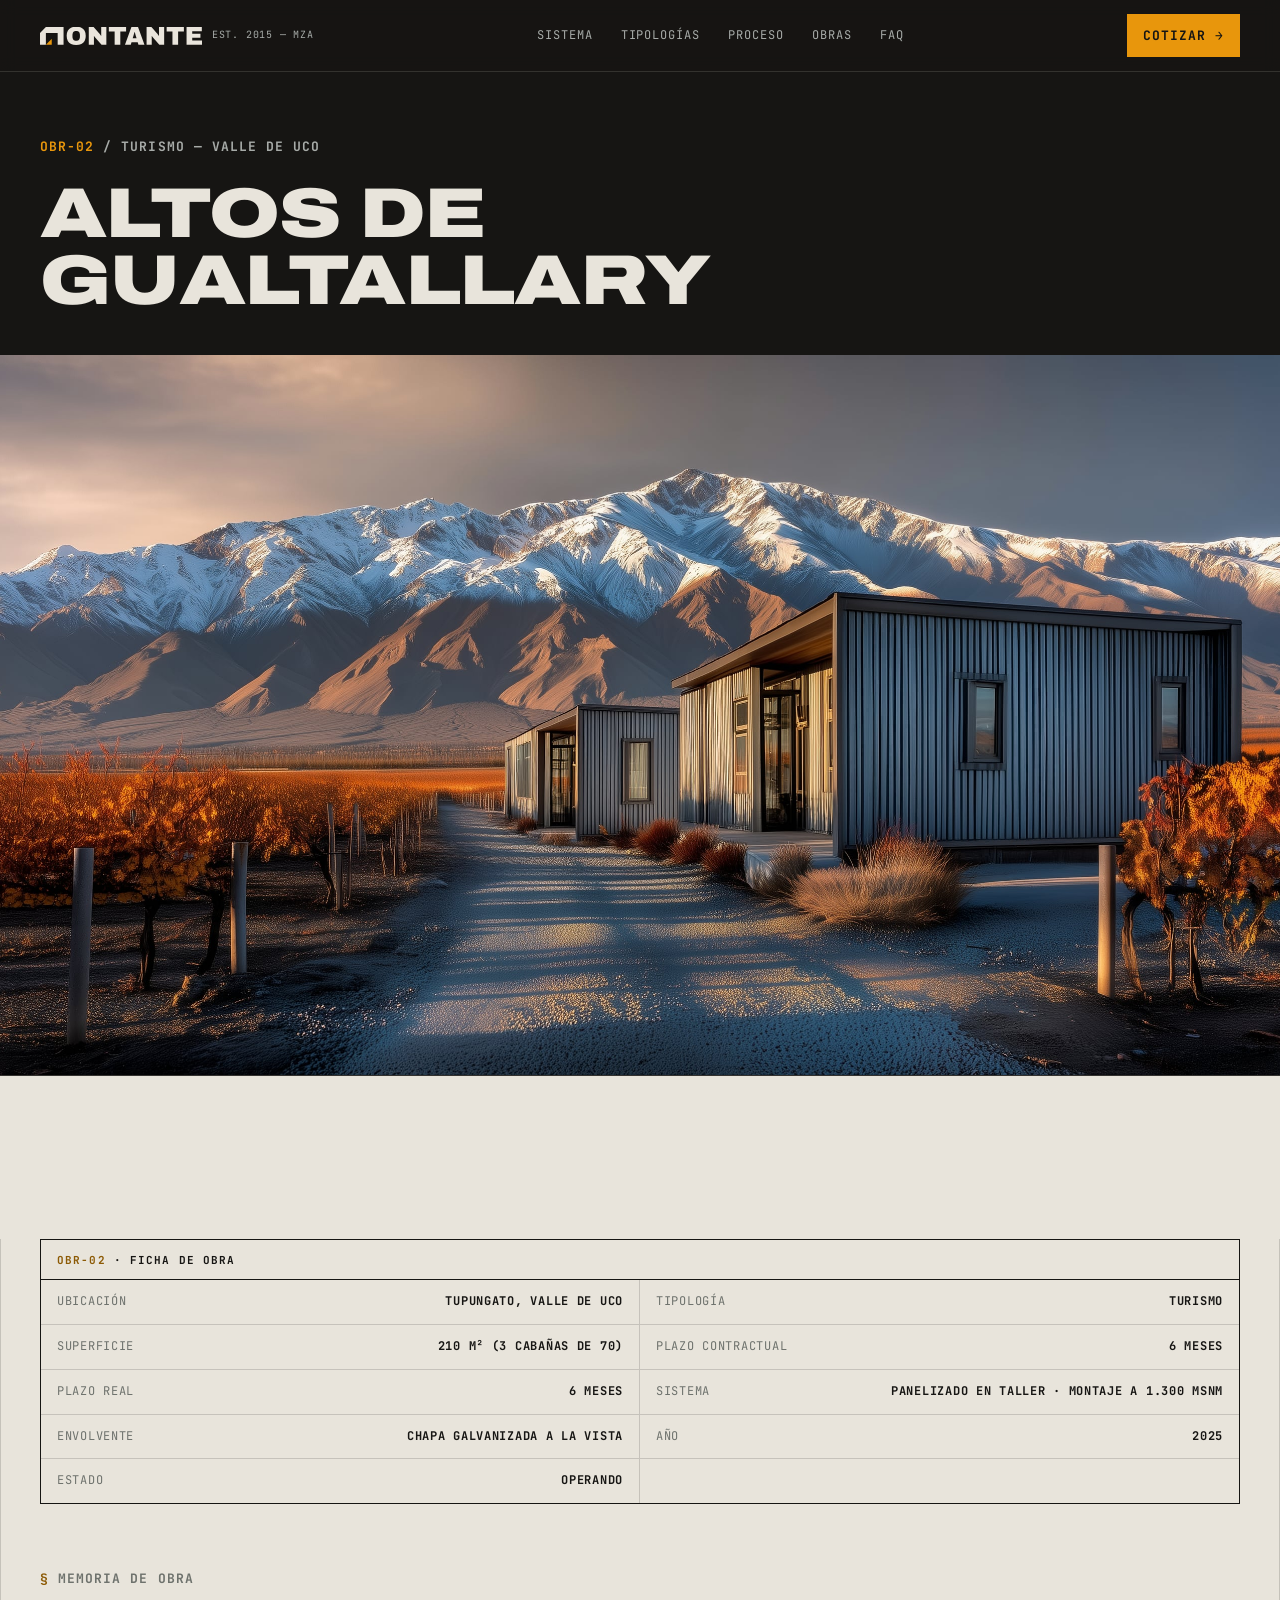
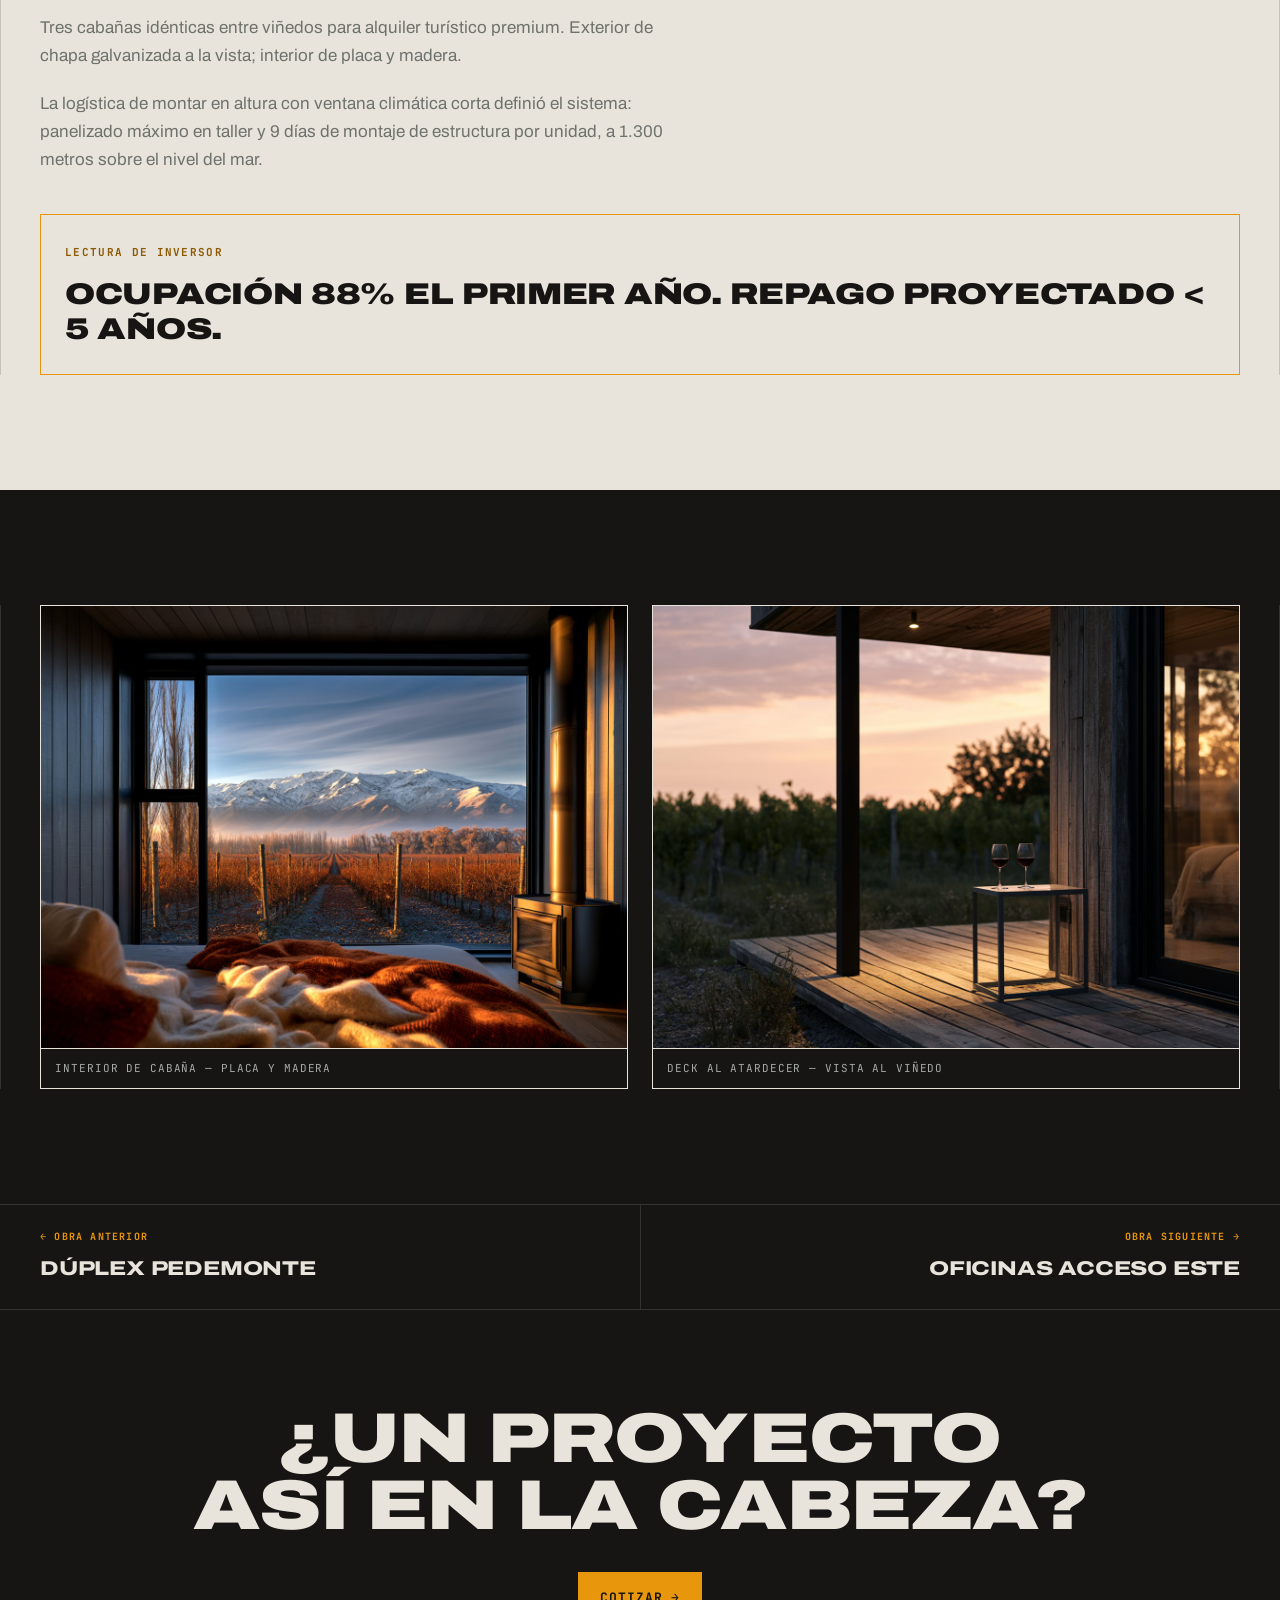
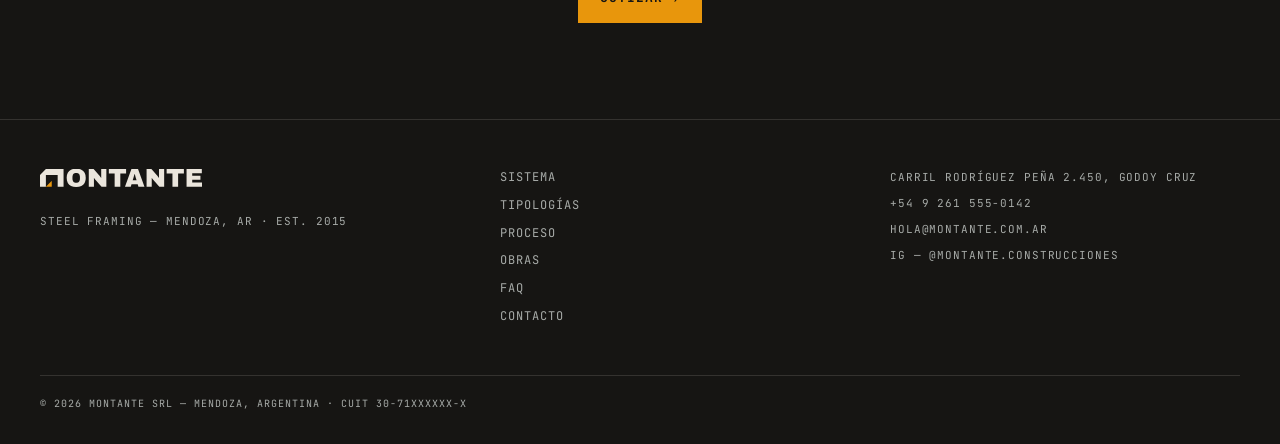
==== commit 20412366: "Logo V3: isologo y logotipo en nav, footer y favicon Co-Authored-By: Claude Fable 5 <noreply@anthrop" ====
--- a/caso/altos-gualtallary.html
+++ b/caso/altos-gualtallary.html
@@ -29,10 +29,7 @@
   <header class="nav" id="nav">
     <div class="nav__bar">
       <a class="brand" href="../index.html" aria-label="MONTANTE — inicio">
-        <svg class="brand__icon" width="18" height="18" viewBox="0 0 24 24" aria-hidden="true">
-          <path d="M17 7V4H5v16h12v-3" fill="none" stroke="currentColor" stroke-width="2"/>
-        </svg>
-        <span class="brand__word">MONTANTE</span>
+        <img class="brand__logo" src="../assets/img/logo-montante-hueso.svg" alt="" width="162" height="18">
         <span class="brand__est">EST. 2015 — MZA</span>
       </a>
       <nav class="nav__links" aria-label="Navegación principal">
@@ -145,10 +142,7 @@
       <div class="footer__grid">
         <div>
           <a class="brand" href="../index.html" aria-label="MONTANTE — inicio">
-            <svg class="brand__icon" width="18" height="18" viewBox="0 0 24 24" aria-hidden="true">
-              <path d="M17 7V4H5v16h12v-3" fill="none" stroke="currentColor" stroke-width="2"/>
-            </svg>
-            <span class="brand__word">MONTANTE</span>
+            <img class="brand__logo" src="../assets/img/logo-montante-hueso.svg" alt="" width="162" height="18">
           </a>
           <p class="footer__datos" style="margin-top:1rem">Steel framing — Mendoza, AR · Est. 2015</p>
         </div>
--- a/assets/css/styles.css
+++ b/assets/css/styles.css
@@ -1380,3 +1380,6 @@
   white-space: nowrap;
   border: 0;
 }
+
+/* ---------- Logotipo V3 ---------- */
+.brand__logo { display: block; height: 18px; width: auto; }
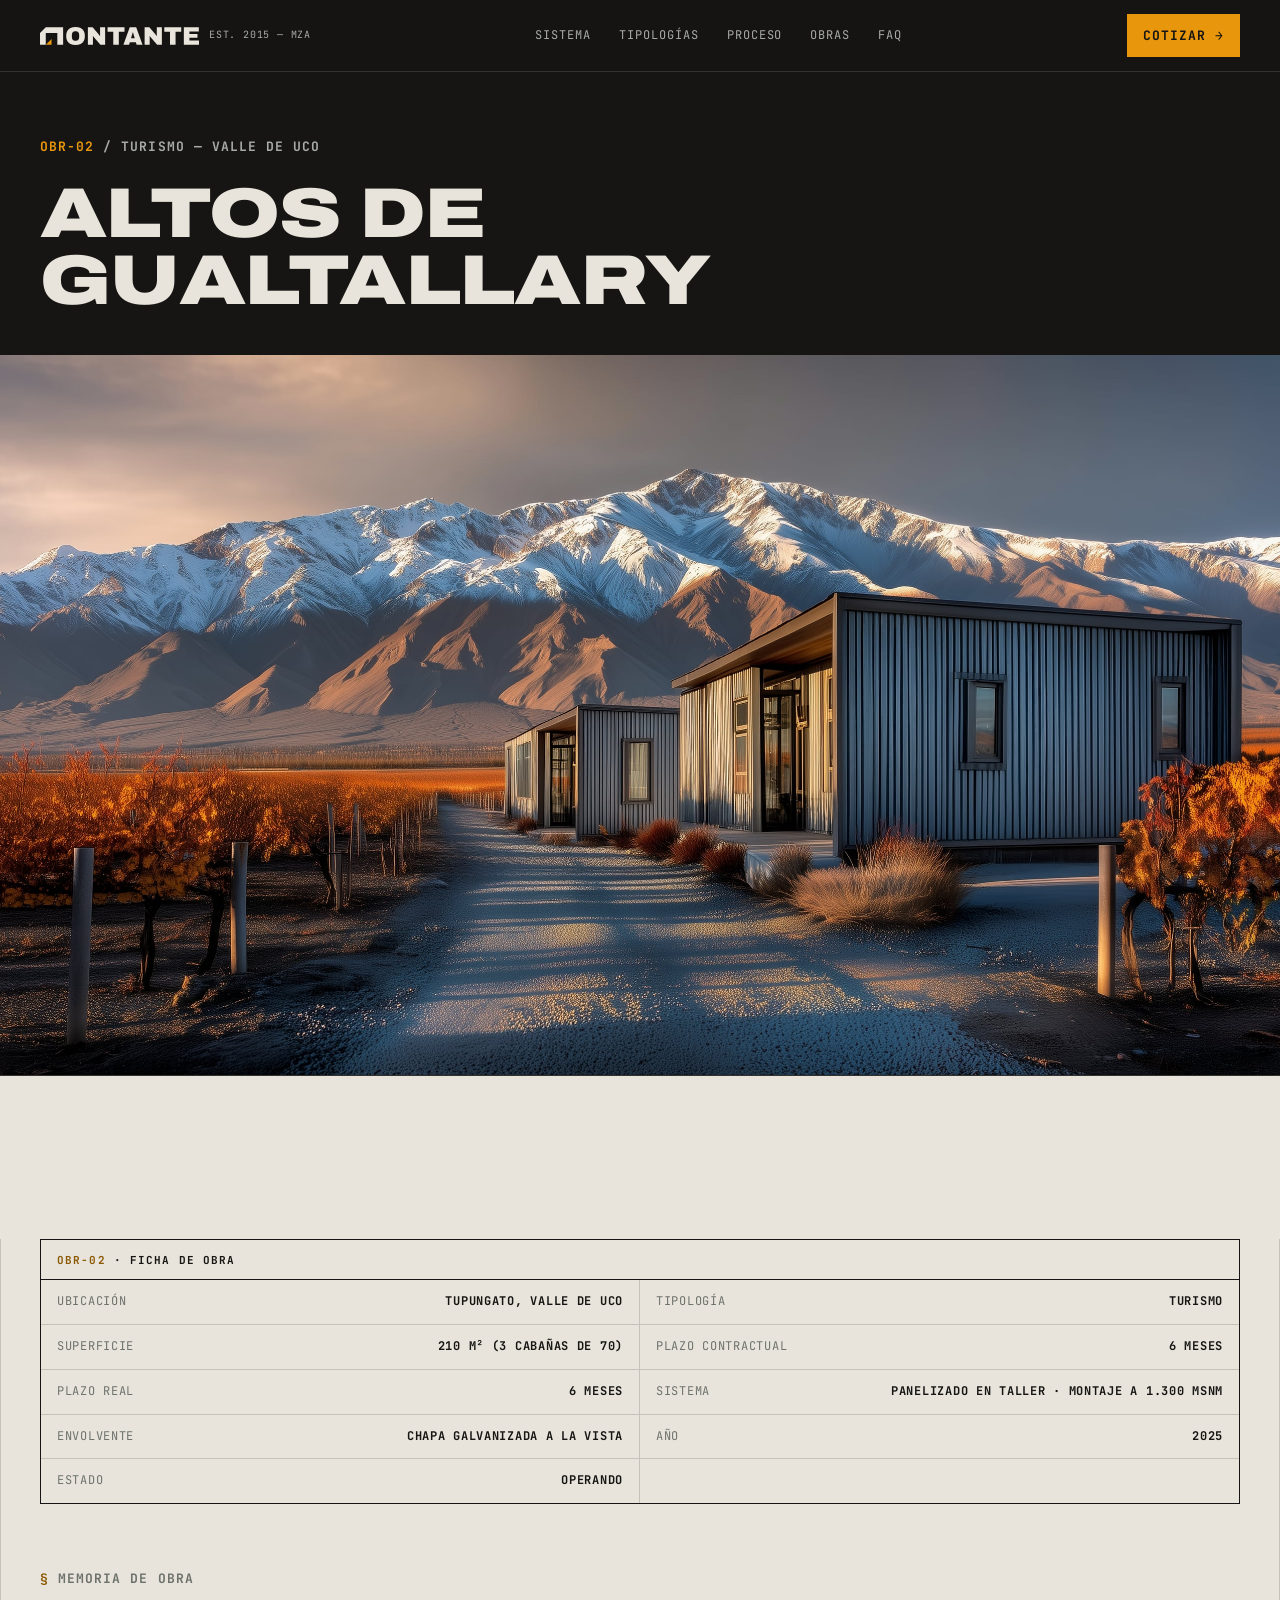
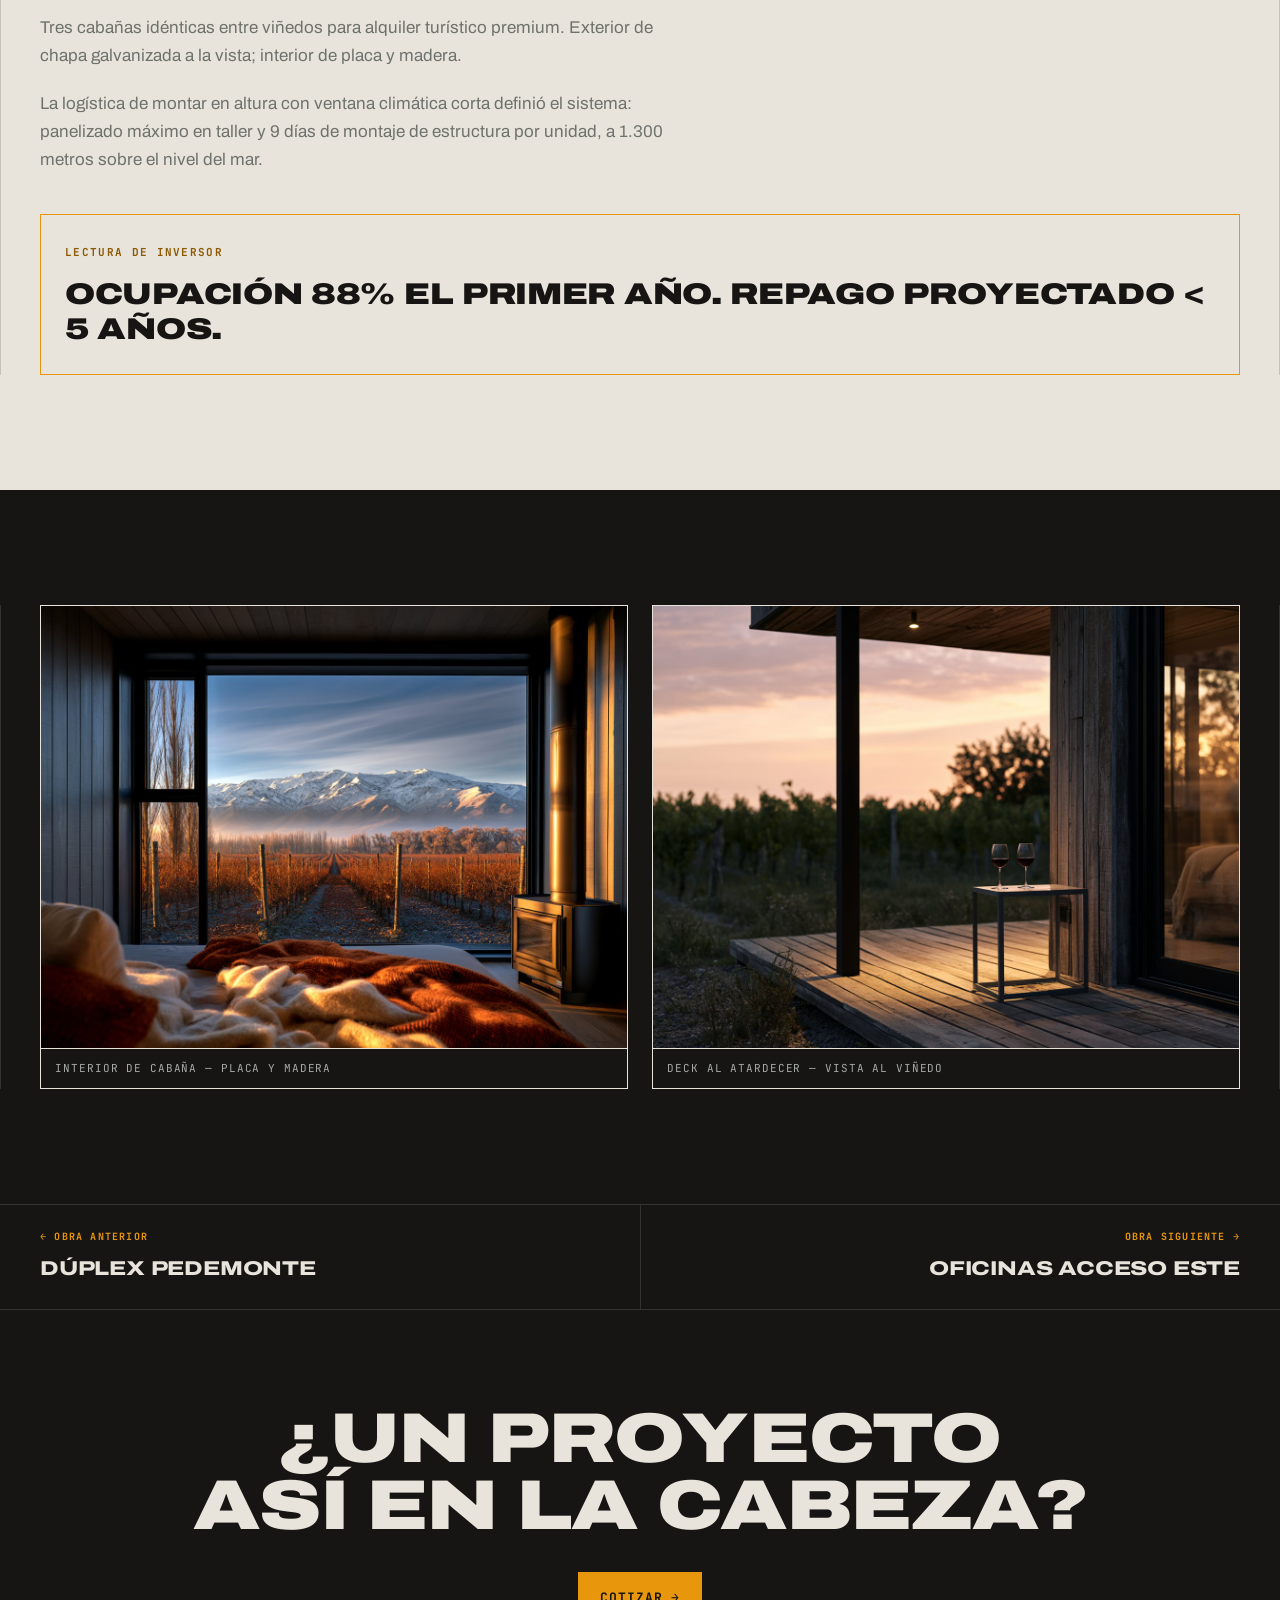
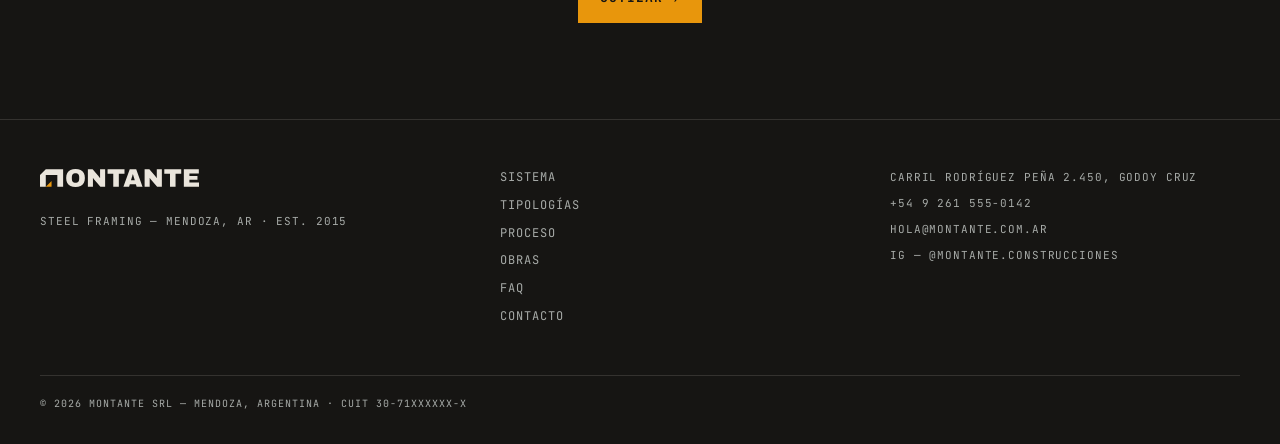
==== commit 4c3af32d: "Fix: viewBox del logo respeta el overshoot de la O Co-Authored-By: Claude Fable 5 <noreply@anthropic" ====
--- a/caso/altos-gualtallary.html
+++ b/caso/altos-gualtallary.html
@@ -29,7 +29,7 @@
   <header class="nav" id="nav">
     <div class="nav__bar">
       <a class="brand" href="../index.html" aria-label="MONTANTE — inicio">
-        <img class="brand__logo" src="../assets/img/logo-montante-hueso.svg" alt="" width="162" height="18">
+        <img class="brand__logo" src="../assets/img/logo-montante-hueso.svg" alt="" width="160" height="18">
         <span class="brand__est">EST. 2015 — MZA</span>
       </a>
       <nav class="nav__links" aria-label="Navegación principal">
@@ -142,7 +142,7 @@
       <div class="footer__grid">
         <div>
           <a class="brand" href="../index.html" aria-label="MONTANTE — inicio">
-            <img class="brand__logo" src="../assets/img/logo-montante-hueso.svg" alt="" width="162" height="18">
+            <img class="brand__logo" src="../assets/img/logo-montante-hueso.svg" alt="" width="160" height="18">
           </a>
           <p class="footer__datos" style="margin-top:1rem">Steel framing — Mendoza, AR · Est. 2015</p>
         </div>
